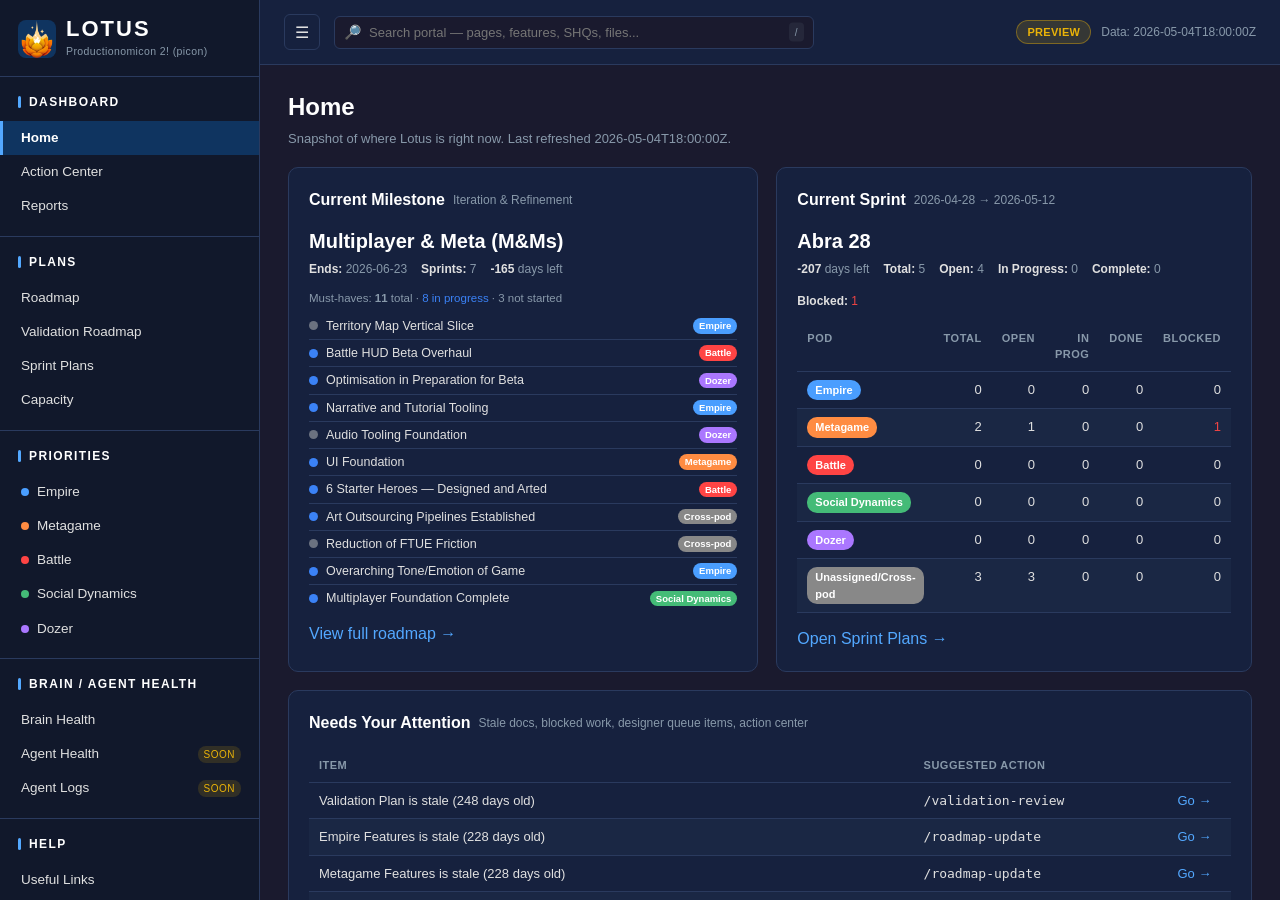
==== generated/dashboard_v2/index.html @ e1b410d2 "updating roadmap with tooltips" ====
<!DOCTYPE html>
<html lang="en">
<head>
  <meta charset="UTF-8">
  <meta name="viewport" content="width=device-width, initial-scale=1.0">
  <link rel="icon" type="image/webp" href="lotus.webp">
  <title>Lotus Productionomicon 2! (picon)</title>
  <style>
    :root {
      --bg: #1a1a2e;
      --bg-panel: #16213e;
      --bg-card: #0f3460;
      --bg-row-alt: #1a2744;
      --bg-sidebar: #11182b;
      --bg-sidebar-hover: #1a2744;
      --bg-sidebar-active: #0f3460;
      --text: #e0e0e0;
      --text-dim: #8899aa;
      --text-bright: #ffffff;
      --border: #2a3a5e;
      --accent: #53a8ff;
      --accent-strong: #2b78cc;

      --pod-empire: #4A9EFF;
      --pod-metagame: #FF8C42;
      --pod-battle: #FF4444;
      --pod-social: #44BB77;
      --pod-dozer: #AA77FF;
      --pod-art: #FFD700;
      --pod-cross: #888888;

      --status-green: #22c55e;
      --status-yellow: #eab308;
      --status-red: #ef4444;
      --status-blue: #3b82f6;
      --status-gray: #6b7280;

      --sidebar-w: 260px;
    }

    * { margin: 0; padding: 0; box-sizing: border-box; }

    html, body { height: 100%; }

    body {
      font-family: -apple-system, BlinkMacSystemFont, 'Segoe UI', Roboto, sans-serif;
      background: var(--bg);
      color: var(--text);
      line-height: 1.5;
      display: flex;
      min-height: 100vh;
      overflow: hidden;
    }

    code, .mono { font-family: 'Cascadia Code', 'Fira Code', 'Consolas', monospace; }

    a { color: var(--accent); text-decoration: none; }
    a:hover { text-decoration: underline; }

    /* ────────────────────────────────── Sidebar ────────────────────────────────── */
    .sidebar {
      width: var(--sidebar-w);
      flex-shrink: 0;
      background: var(--bg-sidebar);
      border-right: 1px solid var(--border);
      display: flex;
      flex-direction: column;
      height: 100vh;
      overflow-y: auto;
      transition: margin-left 0.2s ease;
    }
    .sidebar.collapsed { margin-left: calc(var(--sidebar-w) * -1); }

    /* Slimmer, darker scrollbar for the sidebar */
    .sidebar { scrollbar-width: thin; scrollbar-color: #2a3a5e transparent; }
    .sidebar::-webkit-scrollbar { width: 6px; }
    .sidebar::-webkit-scrollbar-track { background: transparent; }
    .sidebar::-webkit-scrollbar-thumb {
      background: #2a3a5e;
      border-radius: 3px;
    }
    .sidebar::-webkit-scrollbar-thumb:hover { background: #3a4a72; }

    .sidebar-header {
      display: flex;
      align-items: center;
      gap: 10px;
      padding: 18px 18px 16px 18px;
      border-bottom: 1px solid var(--border);
      position: sticky;
      top: 0;
      background: var(--bg-sidebar);
      z-index: 10;
    }
    .sidebar-logo {
      width: 38px; height: 38px;
      flex-shrink: 0;
      border-radius: 8px;
      overflow: hidden;
      display: flex; align-items: center; justify-content: center;
      background: var(--bg-card);
    }
    .sidebar-logo img {
      width: 100%; height: 100%;
      object-fit: cover;
      display: block;
    }
    .sidebar-brand-name {
      font-size: 22px;
      font-weight: 800;
      color: var(--text-bright);
      line-height: 1;
      letter-spacing: 2px;
    }
    .sidebar-brand-sub {
      font-size: 10.5px;
      color: var(--text-dim);
      letter-spacing: 0.4px;
      margin-top: 4px;
    }

    .sidebar-section { padding: 16px 0 8px 0; }
    .sidebar-section + .sidebar-section {
      border-top: 1px solid var(--border);
      margin-top: 4px;
    }
    .sidebar-section-title {
      font-size: 12px;
      font-weight: 700;
      letter-spacing: 1.4px;
      text-transform: uppercase;
      color: var(--text-bright);
      padding: 0 18px 10px 18px;
      display: flex;
      align-items: center;
      gap: 8px;
    }
    .sidebar-section-title::before {
      content: "";
      width: 3px;
      height: 12px;
      background: var(--accent);
      border-radius: 2px;
      flex-shrink: 0;
    }
    .sidebar-link {
      display: flex;
      align-items: center;
      justify-content: space-between;
      gap: 8px;
      padding: 7px 18px;
      color: var(--text);
      font-size: 13.5px;
      cursor: pointer;
      border-left: 3px solid transparent;
      transition: background 0.1s, color 0.1s, border-color 0.1s;
    }
    .sidebar-link:hover { background: var(--bg-sidebar-hover); text-decoration: none; }
    .sidebar-link.active {
      background: var(--bg-sidebar-active);
      color: var(--text-bright);
      border-left-color: var(--accent);
      font-weight: 600;
    }
    .sidebar-link .pod-dot {
      width: 8px; height: 8px;
      border-radius: 50%;
      flex-shrink: 0;
    }
    .sidebar-link .badge {
      font-size: 10px;
      color: var(--text-dim);
      background: rgba(136,153,170,0.12);
      padding: 1px 6px;
      border-radius: 8px;
      letter-spacing: 0.5px;
    }
    .sidebar-link .badge.soon { background: rgba(234,179,8,0.15); color: var(--status-yellow); }

    .sidebar-footer {
      margin-top: auto;
      padding: 12px 18px;
      border-top: 1px solid var(--border);
      font-size: 11px;
      color: var(--text-dim);
    }

    /* ────────────────────────────────── Main Content ────────────────────────────────── */
    .main {
      flex: 1;
      display: flex;
      flex-direction: column;
      overflow: hidden;
    }

    .topbar {
      display: flex;
      align-items: center;
      gap: 14px;
      padding: 14px 24px;
      border-bottom: 1px solid var(--border);
      background: var(--bg-panel);
      flex-shrink: 0;
    }
    .hamburger {
      background: none;
      border: 1px solid var(--border);
      color: var(--text);
      width: 36px; height: 36px;
      border-radius: 6px;
      cursor: pointer;
      display: flex; align-items: center; justify-content: center;
      font-size: 16px;
      transition: background 0.1s;
    }
    .hamburger:hover { background: var(--bg-sidebar-hover); }

    .topbar-search {
      flex: 1;
      max-width: 480px;
      position: relative;
    }
    .topbar-search input {
      width: 100%;
      background: var(--bg);
      border: 1px solid var(--border);
      color: var(--text);
      padding: 8px 12px 8px 34px;
      border-radius: 6px;
      font-size: 13px;
      font-family: inherit;
    }
    .topbar-search input:focus {
      outline: none;
      border-color: var(--accent);
    }
    .topbar-search-icon {
      position: absolute;
      left: 10px; top: 50%;
      transform: translateY(-50%);
      color: var(--text-dim);
      font-size: 14px;
      pointer-events: none;
    }
    .topbar-search-hint {
      position: absolute;
      right: 10px; top: 50%;
      transform: translateY(-50%);
      color: var(--text-dim);
      font-size: 10px;
      letter-spacing: 0.5px;
      background: rgba(136,153,170,0.1);
      padding: 2px 6px;
      border-radius: 4px;
      pointer-events: none;
    }
    .search-results {
      position: absolute;
      top: calc(100% + 4px);
      left: 0; right: 0;
      background: var(--bg-panel);
      border: 1px solid var(--border);
      border-radius: 8px;
      max-height: 360px;
      overflow-y: auto;
      box-shadow: 0 8px 24px rgba(0,0,0,0.4);
      z-index: 100;
    }
    .search-result {
      padding: 8px 12px;
      cursor: pointer;
      border-bottom: 1px solid var(--border);
      font-size: 13px;
    }
    .search-result:hover, .search-result.active { background: var(--bg-sidebar-hover); }
    .search-result-section {
      font-size: 10px;
      color: var(--text-dim);
      text-transform: uppercase;
      letter-spacing: 1px;
    }
    .search-result-title { color: var(--text-bright); }
    .search-empty { padding: 16px; color: var(--text-dim); font-size: 13px; text-align: center; }

    .topbar-right {
      margin-left: auto;
      display: flex;
      align-items: center;
      gap: 10px;
      font-size: 12px;
      color: var(--text-dim);
    }
    .preview-tag {
      background: rgba(234,179,8,0.15);
      color: var(--status-yellow);
      border: 1px solid rgba(234,179,8,0.4);
      padding: 3px 10px;
      border-radius: 12px;
      font-size: 11px;
      font-weight: 600;
      letter-spacing: 0.3px;
    }

    .content {
      flex: 1;
      overflow-y: auto;
      padding: 24px 28px;
    }

    .page-header {
      display: flex;
      justify-content: space-between;
      align-items: flex-start;
      gap: 16px;
      margin-bottom: 18px;
    }
    .page-title {
      font-size: 24px;
      color: var(--text-bright);
      font-weight: 600;
    }
    .page-subtitle {
      color: var(--text-dim);
      font-size: 13px;
      margin-top: 4px;
    }
    .page-actions {
      display: flex;
      gap: 8px;
      flex-shrink: 0;
    }

    .panel {
      background: var(--bg-panel);
      border: 1px solid var(--border);
      border-radius: 10px;
      padding: 20px;
      margin-bottom: 18px;
    }
    .panel-title {
      font-size: 16px;
      font-weight: 600;
      color: var(--text-bright);
      margin-bottom: 14px;
      display: flex;
      align-items: center;
      gap: 8px;
    }
    .panel-subtitle {
      font-size: 12px;
      color: var(--text-dim);
      font-weight: normal;
    }

    .grid-2 { display: grid; grid-template-columns: 1fr 1fr; gap: 18px; }
    @media (max-width: 1100px) { .grid-2 { grid-template-columns: 1fr; } }

    /* ────────────────────────────────── Buttons ────────────────────────────────── */
    .btn {
      background: var(--bg-card);
      color: var(--text-bright);
      border: 1px solid var(--border);
      padding: 7px 14px;
      border-radius: 6px;
      font-size: 13px;
      font-family: inherit;
      cursor: pointer;
      transition: background 0.1s, border-color 0.1s;
    }
    .btn:hover { background: var(--accent-strong); border-color: var(--accent); }
    .btn-primary { background: var(--accent-strong); border-color: var(--accent); }
    .btn-primary:hover { background: var(--accent); }
    .btn-ghost { background: transparent; }
    .btn-ghost:hover { background: var(--bg-sidebar-hover); border-color: var(--border); }
    .btn-danger:hover { background: var(--status-red); border-color: var(--status-red); }

    /* ────────────────────────────────── Tables / cards ────────────────────────────────── */
    table { width: 100%; border-collapse: collapse; font-size: 13px; }
    th, td { text-align: left; padding: 8px 10px; border-bottom: 1px solid var(--border); vertical-align: top; }
    th { color: var(--text-dim); font-weight: 600; font-size: 11px; text-transform: uppercase; letter-spacing: 0.5px; }
    tr:nth-child(even) td { background: var(--bg-row-alt); }

    .pill {
      display: inline-block;
      padding: 2px 8px;
      border-radius: 10px;
      font-size: 11px;
      font-weight: 600;
      letter-spacing: 0.3px;
    }
    .pill-not_started, .pill-not-started, .pill-NOT_STARTED { background: rgba(107,114,128,0.2); color: var(--status-gray); }
    .pill-in_progress, .pill-in-progress, .pill-IN_PROGRESS { background: rgba(59,130,246,0.18); color: var(--status-blue); }
    .pill-complete, .pill-COMPLETE, .pill-done { background: rgba(34,197,94,0.18); color: var(--status-green); }
    .pill-blocked, .pill-BLOCKED { background: rgba(239,68,68,0.18); color: var(--status-red); }
    .pill-pending, .pill-PENDING { background: rgba(234,179,8,0.18); color: var(--status-yellow); }
    .pill-parked, .pill-PARKED { background: rgba(170,119,255,0.18); color: var(--pod-dozer); }

    .pod-tag {
      display: inline-block;
      padding: 2px 8px;
      border-radius: 10px;
      font-size: 11px;
      font-weight: 600;
      color: #fff;
    }
    .pod-tag.empire { background: var(--pod-empire); }
    .pod-tag.metagame { background: var(--pod-metagame); }
    .pod-tag.battle { background: var(--pod-battle); }
    .pod-tag.social { background: var(--pod-social); }
    .pod-tag.dozer { background: var(--pod-dozer); }
    .pod-tag.cross { background: var(--pod-cross); }

    /* ────────────────────────────────── Edit mode ────────────────────────────────── */
    .editable[contenteditable="true"] {
      background: rgba(83,168,255,0.08);
      border: 1px dashed var(--accent);
      border-radius: 4px;
      padding: 4px 6px;
      outline: none;
      min-height: 1.5em;
    }
    .editable[contenteditable="true"]:focus {
      background: rgba(83,168,255,0.14);
      border-style: solid;
    }
    .edit-only { display: none; }
    body.edit-mode .edit-only { display: inline-block; }
    body.edit-mode .view-only { display: none; }

    .toast {
      position: fixed;
      bottom: 24px;
      left: 50%;
      transform: translateX(-50%);
      background: var(--bg-card);
      color: var(--text-bright);
      border: 1px solid var(--accent);
      padding: 10px 18px;
      border-radius: 8px;
      box-shadow: 0 8px 24px rgba(0,0,0,0.5);
      font-size: 13px;
      z-index: 1000;
      opacity: 0;
      pointer-events: none;
      transition: opacity 0.2s, transform 0.2s;
    }
    .toast.show { opacity: 1; transform: translateX(-50%) translateY(-4px); }

    /* ────────────────────────────────── Embedded pages ────────────────────────────────── */
    /* The iframe is invisible — embedded pages run in ?embed=1 mode and post their
       content height to the parent so we resize the iframe to fit. The result looks
       like a native v2 page. */
    .embed-host {
      background: transparent;
      border: 0;
      border-radius: 0;
      overflow: visible;
      min-height: 320px;
    }
    .embed-host iframe {
      display: block;
      width: 100%;
      height: 320px; /* initial; resized by postMessage */
      border: 0;
      background: transparent;
    }
    .embed-loading {
      color: var(--text-dim);
      font-size: 13px;
      padding: 12px 0;
    }

    /* ────────────────────────────────── Roadmap (native) ────────────────────────────────── */
    .roadmap-legend {
      display: flex;
      gap: 14px;
      flex-wrap: wrap;
      align-items: center;
      margin-bottom: 8px;
      font-size: 11px;
      color: var(--text-dim);
    }
    .roadmap-legend .legend-label {
      font-weight: 700;
      letter-spacing: 0.5px;
    }
    .roadmap-legend .legend-item {
      display: inline-flex;
      align-items: center;
      gap: 6px;
    }
    .legend-swatch {
      width: 12px;
      height: 12px;
      border-radius: 3px;
      flex-shrink: 0;
    }

    .roadmap-container {
      overflow-x: auto;
      position: relative;
      padding-bottom: 8px;
    }
    .roadmap-grid {
      position: relative;
      min-width: 1900px;
    }
    .roadmap-header {
      display: flex;
      border-bottom: 2px solid var(--border);
      position: sticky;
      top: 0;
      z-index: 10;
      background: var(--bg-panel);
    }
    .roadmap-label-col {
      width: 140px;
      min-width: 140px;
      flex-shrink: 0;
      padding: 6px 8px;
      font-size: 12px;
      color: var(--text-dim);
      text-transform: uppercase;
    }
    .roadmap-timeline-area { flex: 1; position: relative; }
    .roadmap-months { display: flex; width: 100%; }
    .roadmap-month-col {
      flex: 1;
      text-align: center;
      font-size: 11px;
      color: var(--text-dim);
      padding: 6px 2px;
      border-left: 1px solid rgba(42, 58, 94, 0.3);
    }
    .roadmap-month-col.current {
      background: rgba(83, 168, 255, 0.08);
      color: var(--accent);
      font-weight: 600;
    }

    .milestone-band-row {
      display: flex;
      border-bottom: 1px solid var(--border);
    }
    .milestone-band-track {
      flex: 1;
      position: relative;
      height: 28px;
    }
    .milestone-band {
      position: absolute;
      top: 3px;
      height: 22px;
      border-radius: 4px;
      display: flex;
      align-items: center;
      justify-content: center;
      font-size: 11px;
      font-weight: 600;
      color: #111;
      overflow: hidden;
      white-space: nowrap;
    }
    .milestone-band.active-ms {
      outline: 2px solid var(--text-bright);
      outline-offset: 1px;
    }

    .roadmap-body { position: relative; }
    .roadmap-row {
      display: flex;
      min-height: 52px;
      border-bottom: 1px solid rgba(42, 58, 94, 0.3);
    }
    .roadmap-row:nth-child(even) { background: rgba(15, 52, 96, 0.15); }
    .roadmap-pod-label {
      width: 140px;
      min-width: 140px;
      flex-shrink: 0;
      padding: 8px;
      font-size: 13px;
      font-weight: 600;
      display: flex;
      align-items: center;
    }
    .roadmap-pod-dot {
      width: 8px;
      height: 8px;
      border-radius: 50%;
      margin-right: 8px;
      flex-shrink: 0;
    }
    .roadmap-track {
      flex: 1;
      position: relative;
      min-height: 52px;
    }

    .boulder-bar {
      position: absolute;
      height: 22px;
      border-radius: 4px;
      display: flex;
      align-items: center;
      padding: 0 8px;
      font-size: 11px;
      font-weight: 500;
      color: #111;
      overflow: hidden;
      white-space: nowrap;
      text-overflow: ellipsis;
      cursor: pointer;
      z-index: 2;
      user-select: none;
      transition: box-shadow 0.1s, transform 0.1s, opacity 0.1s;
    }
    .boulder-bar.future { opacity: 0.55; }
    .boulder-bar:hover {
      opacity: 1;
      z-index: 5;
      box-shadow: 0 2px 8px rgba(0,0,0,0.4);
    }
    .boulder-bar.is-active {
      outline: 2px solid var(--text-bright);
      outline-offset: 1px;
      opacity: 1;
      z-index: 6;
    }

    .month-gridlines {
      position: absolute;
      top: 0; left: 0; right: 0; bottom: 0;
      pointer-events: none;
      z-index: 0;
    }
    .month-gridline {
      position: absolute;
      top: 0; bottom: 0;
      width: 1px;
      background: rgba(42, 58, 94, 0.3);
    }
    .today-marker {
      position: absolute;
      top: 0; bottom: 0;
      width: 2px;
      background: var(--status-red);
      z-index: 3;
      pointer-events: none;
    }
    .today-marker::before {
      content: 'TODAY';
      position: absolute;
      top: -20px;
      left: -16px;
      font-size: 9px;
      font-weight: 700;
      color: var(--status-red);
      letter-spacing: 0.5px;
    }
    .milestone-marker {
      position: absolute;
      top: 0; bottom: 0;
      width: 0;
      z-index: 1;
      pointer-events: none;
      border-left: 2px dashed rgba(255, 255, 255, 0.25);
    }

    /* ────────────────────────────────── Boulder popover (click) ────────────────────────────────── */
    .boulder-popover {
      position: fixed;
      z-index: 200;
      background: var(--bg-panel);
      border: 1px solid var(--border);
      border-radius: 8px;
      padding: 12px 14px 12px 14px;
      width: 340px;
      max-width: calc(100vw - 24px);
      box-shadow: 0 10px 30px rgba(0,0,0,0.55);
      color: var(--text);
      font-size: 13px;
      line-height: 1.45;
    }
    .boulder-popover .pop-close {
      position: absolute;
      top: 6px;
      right: 8px;
      background: none;
      border: 0;
      color: var(--text-dim);
      font-size: 18px;
      line-height: 1;
      cursor: pointer;
      padding: 4px 6px;
      border-radius: 4px;
    }
    .boulder-popover .pop-close:hover { color: var(--text-bright); background: var(--bg-sidebar-hover); }
    .boulder-popover .pop-title {
      font-size: 14px;
      font-weight: 700;
      color: var(--text-bright);
      margin: 0 22px 6px 0;
    }
    .boulder-popover .pop-meta {
      display: flex;
      flex-wrap: wrap;
      gap: 6px 10px;
      align-items: center;
      font-size: 11.5px;
      color: var(--text-dim);
      margin-bottom: 8px;
    }
    .boulder-popover .pop-summary {
      color: var(--text);
      font-size: 12.5px;
      max-height: 220px;
      overflow-y: auto;
      margin: 0 0 10px 0;
    }
    .boulder-popover .pop-actions {
      display: flex;
      align-items: center;
      gap: 8px;
      flex-wrap: wrap;
      padding-top: 8px;
      border-top: 1px solid var(--border);
    }
    .boulder-popover .pop-link-loading {
      color: var(--text-dim);
      font-size: 12px;
      font-style: italic;
    }
    .boulder-popover .pop-link-error {
      color: var(--text-dim);
      font-size: 11px;
      letter-spacing: 0.2px;
    }
    .boulder-popover .pop-link-caption {
      color: var(--text-dim);
      font-size: 11px;
    }
    .boulder-popover .pop-arrow {
      position: absolute;
      width: 12px; height: 12px;
      background: var(--bg-panel);
      border-left: 1px solid var(--border);
      border-top: 1px solid var(--border);
      transform: rotate(45deg);
    }
    .boulder-popover.flip-down .pop-arrow {
      top: -7px;
    }
    .boulder-popover:not(.flip-down) .pop-arrow {
      bottom: -7px;
      transform: rotate(225deg);
    }

    /* ────────────────────────────────── Coming soon ────────────────────────────────── */
    .coming-soon {
      text-align: center;
      padding: 80px 20px;
      color: var(--text-dim);
    }
    .coming-soon h2 { font-size: 22px; color: var(--text-bright); margin-bottom: 8px; }
    .coming-soon p { max-width: 520px; margin: 0 auto 16px auto; }

    /* ────────────────────────────────── Helper utilities ────────────────────────────────── */
    .stale-warning {
      background: rgba(234, 179, 8, 0.15);
      border: 1px solid var(--status-yellow);
      color: var(--status-yellow);
      padding: 6px 12px;
      border-radius: 6px;
      font-size: 12px;
      margin-bottom: 12px;
    }
    .info-banner {
      background: rgba(83,168,255,0.1);
      border: 1px solid rgba(83,168,255,0.4);
      color: var(--accent);
      padding: 8px 14px;
      border-radius: 6px;
      font-size: 12px;
      margin-bottom: 14px;
    }
    .small { font-size: 12px; color: var(--text-dim); }
    .meta-row { display: flex; gap: 14px; flex-wrap: wrap; font-size: 12px; color: var(--text-dim); margin-top: 4px; }
    .meta-row span strong { color: var(--text); font-weight: 600; }

    .feature-row {
      display: flex;
      align-items: center;
      gap: 10px;
      padding: 8px 10px;
      border-bottom: 1px solid var(--border);
    }
    .feature-row:last-child { border-bottom: none; }
    .feature-row .drag-handle {
      color: var(--text-dim);
      cursor: grab;
      font-size: 14px;
      display: none;
    }
    body.edit-mode .feature-row .drag-handle { display: inline; }
    .feature-row .feature-rank {
      color: var(--text-dim);
      font-size: 12px;
      width: 24px;
      flex-shrink: 0;
    }
    .feature-row .feature-name {
      flex: 1;
      color: var(--text-bright);
      font-weight: 500;
    }

    .glossary-term { font-weight: 700; color: var(--accent); }

    /* Tight must-haves list inside the Current Milestone widget */
    .must-haves-summary {
      font-size: 11.5px;
      color: var(--text-dim);
      margin: 12px 0 6px 0;
    }
    .must-haves-list {
      display: flex;
      flex-direction: column;
      gap: 0;
      margin-bottom: 6px;
    }
    .mh-row {
      display: flex;
      align-items: center;
      gap: 8px;
      padding: 5px 0;
      font-size: 12.5px;
      border-bottom: 1px solid var(--border);
    }
    .mh-row:last-child { border-bottom: none; }
    .mh-name { flex: 1; color: var(--text); line-height: 1.3; }
    .status-dot {
      width: 9px; height: 9px;
      border-radius: 50%;
      flex-shrink: 0;
      display: inline-block;
    }
    .status-dot.status-not_started { background: var(--status-gray); }
    .status-dot.status-in_progress { background: var(--status-blue); }
    .status-dot.status-complete    { background: var(--status-green); }
    .status-dot.status-blocked     { background: var(--status-red); }
    .status-dot.status-parked      { background: var(--pod-dozer); }
    .pod-tag-sm { font-size: 9.5px; padding: 1px 6px; line-height: 1.4; }
  </style>
</head>
<body>

  <aside class="sidebar" id="sidebar">
    <div class="sidebar-header" title="Productionomicon 2 — picon for short">
      <div class="sidebar-logo"><img src="lotus.webp" alt="Lotus"></div>
      <div>
        <div class="sidebar-brand-name">LOTUS</div>
        <div class="sidebar-brand-sub">Productionomicon 2! (picon)</div>
      </div>
    </div>
    <nav id="sidebar-nav"><!-- rendered by app.js --></nav>
    <div class="sidebar-footer">
      <div>picon · preview build</div>
      <div style="margin-top:4px;">
        <a href="../dashboard/index.html">&larr; back to original dashboard</a>
      </div>
    </div>
  </aside>

  <div class="main">
    <header class="topbar">
      <button class="hamburger" id="hamburger" title="Toggle sidebar">&#9776;</button>
      <div class="topbar-search">
        <span class="topbar-search-icon">&#128270;</span>
        <input type="text" id="search-input" placeholder="Search portal — pages, features, SHQs, files..." autocomplete="off">
        <span class="topbar-search-hint">/</span>
        <div class="search-results" id="search-results" style="display:none;"></div>
      </div>
      <div class="topbar-right">
        <span class="preview-tag">PREVIEW</span>
        <span id="topbar-meta"></span>
      </div>
    </header>
    <main class="content" id="content">
      <!-- rendered by app.js -->
    </main>
  </div>

  <div class="toast" id="toast"></div>

  <!-- Reuse existing data files from the original dashboard -->
  <script src="../dashboard/dashboard_data.js"></script>
  <script src="../dashboard/validation_data.js"></script>
  <script src="../dashboard/files_data.js"></script>
  <script src="../dashboard/sprint_manifest.js"></script>

  <!-- New v2 data files -->
  <script src="data/priorities_data.js"></script>
  <script src="data/capacity_data.js"></script>
  <script src="data/reports_data.js"></script>
  <script src="data/help_data.js"></script>
  <script src="data/brain_health_data.js"></script>

  <!-- App router and pages -->
  <script src="js/app.js"></script>
</body>
</html>
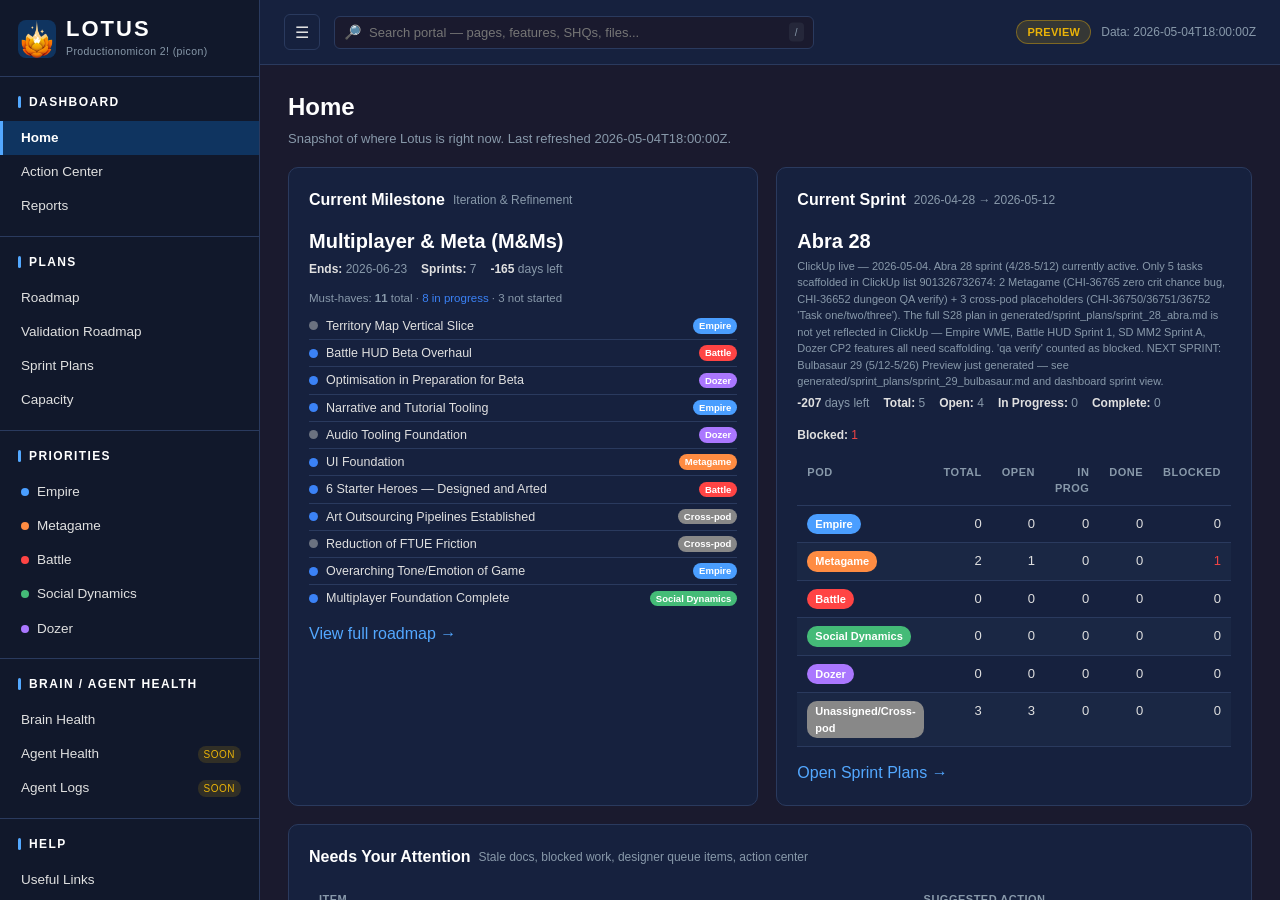
==== commit efb4df4e: "updating sprint plan" ====
--- a/generated/dashboard_v2/index.html
+++ b/generated/dashboard_v2/index.html
@@ -755,6 +755,227 @@
       transform: rotate(225deg);
     }
 
+    /* ────────────────────────────────── Sprint Plan (native) ────────────────────────────────── */
+    /* Sprint header card — sprint name, dates, milestone progress, dropdown */
+    .sprint-header-card {
+      background: var(--bg-panel);
+      border: 1px solid var(--border);
+      border-radius: 10px;
+      padding: 16px 20px;
+      margin-bottom: 16px;
+      display: grid;
+      grid-template-columns: 1fr auto;
+      gap: 18px;
+      align-items: start;
+    }
+    @media (max-width: 900px) { .sprint-header-card { grid-template-columns: 1fr; } }
+    .sprint-header-left .sprint-h1 {
+      font-size: 22px;
+      color: var(--text-bright);
+      font-weight: 600;
+      margin: 0 0 4px 0;
+    }
+    .sprint-header-left .sprint-dates {
+      color: var(--text-dim);
+      font-size: 13px;
+    }
+    .sprint-header-left .sprint-holidays {
+      margin-top: 6px;
+      font-size: 12px;
+      color: var(--text-dim);
+      list-style: disc;
+      padding-left: 18px;
+    }
+    .sprint-header-right {
+      display: flex;
+      flex-direction: column;
+      align-items: flex-end;
+      gap: 8px;
+      min-width: 240px;
+    }
+    .sprint-milestone-name { font-size: 12px; color: var(--text-dim); }
+    .sprint-milestone-bar {
+      width: 220px;
+      height: 6px;
+      background: var(--bg);
+      border-radius: 3px;
+      overflow: hidden;
+    }
+    .sprint-milestone-bar-fill {
+      height: 100%;
+      background: var(--accent);
+      transition: width 0.2s;
+    }
+    .sprint-milestone-meta { font-size: 11px; color: var(--text-dim); }
+    .sprint-controls {
+      display: flex;
+      gap: 8px;
+      align-items: center;
+    }
+    .sprint-controls select {
+      background: var(--bg);
+      border: 1px solid var(--border);
+      color: var(--text-bright);
+      padding: 5px 8px;
+      border-radius: 6px;
+      font-size: 12px;
+      font-family: inherit;
+      cursor: pointer;
+    }
+    .sprint-controls select:focus { outline: none; border-color: var(--accent); }
+
+    /* Build Target — exec summary card with accent left-border */
+    .build-target-card {
+      background: var(--bg-panel);
+      border: 1px solid var(--border);
+      border-left: 4px solid var(--accent);
+      border-radius: 10px;
+      padding: 18px 22px;
+      margin-bottom: 16px;
+    }
+    .build-target-eyebrow {
+      font-size: 10.5px;
+      color: var(--accent);
+      letter-spacing: 1.4px;
+      text-transform: uppercase;
+      font-weight: 700;
+      margin-bottom: 8px;
+    }
+    .build-target-headline {
+      font-size: 16px;
+      line-height: 1.5;
+      color: var(--text-bright);
+      font-weight: 400;
+      margin-bottom: 14px;
+    }
+    .build-target-stats {
+      display: flex;
+      gap: 12px;
+      flex-wrap: wrap;
+    }
+    .bt-chip {
+      background: var(--bg-card);
+      border: 1px solid var(--border);
+      border-radius: 8px;
+      padding: 8px 12px;
+      display: flex;
+      flex-direction: column;
+      gap: 2px;
+      min-width: 130px;
+      max-width: 360px;
+    }
+    .bt-chip-row {
+      display: flex;
+      align-items: baseline;
+      gap: 6px;
+    }
+    .bt-chip-count {
+      font-size: 20px;
+      font-weight: 700;
+      color: var(--text-bright);
+      line-height: 1;
+    }
+    .bt-chip-label {
+      font-size: 11px;
+      color: var(--text-dim);
+      text-transform: uppercase;
+      letter-spacing: 0.6px;
+    }
+    .bt-chip-note {
+      font-size: 11.5px;
+      color: var(--text-dim);
+      line-height: 1.35;
+    }
+
+    /* Producer-grouped Goals — 3 columns */
+    .goals-3col {
+      display: grid;
+      grid-template-columns: repeat(3, 1fr);
+      gap: 16px;
+    }
+    @media (max-width: 1100px) { .goals-3col { grid-template-columns: 1fr; } }
+    .goal-producer-col { min-width: 0; }
+    .goal-producer-name {
+      font-size: 11px;
+      color: var(--text-dim);
+      text-transform: uppercase;
+      letter-spacing: 1px;
+      font-weight: 700;
+      padding-bottom: 6px;
+      border-bottom: 1px solid var(--border);
+      margin-bottom: 10px;
+    }
+    .goal-producer-name strong { color: var(--text-bright); font-weight: 700; }
+    .goal-pod-block + .goal-pod-block {
+      border-top: 1px solid rgba(42, 58, 94, 0.4);
+      padding-top: 8px;
+      margin-top: 8px;
+    }
+    .goal-pod-block-header {
+      display: flex;
+      align-items: center;
+      gap: 6px;
+      margin-bottom: 4px;
+    }
+    .goal-pod-block-header .pod-tag-sm { font-size: 9.5px; padding: 1px 6px; }
+    .goal-pod-list {
+      list-style: none;
+      padding: 0 0 0 6px;
+      margin: 0;
+    }
+    .goal-pod-list li {
+      font-size: 12.5px;
+      line-height: 1.45;
+      color: var(--text);
+      padding: 2px 0;
+      position: relative;
+      padding-left: 12px;
+    }
+    .goal-pod-list li::before {
+      content: "·";
+      color: var(--text-dim);
+      position: absolute;
+      left: 0;
+      top: -2px;
+      font-size: 16px;
+    }
+
+    /* Validation In Flight + Active Focus two-column layout */
+    .sprint-overview-twocol {
+      display: grid;
+      grid-template-columns: 1fr 1fr;
+      gap: 24px;
+    }
+    @media (max-width: 900px) { .sprint-overview-twocol { grid-template-columns: 1fr; } }
+    .sprint-overview-col h3 {
+      font-size: 11px;
+      color: var(--text-dim);
+      text-transform: uppercase;
+      letter-spacing: 0.6px;
+      margin: 0 0 8px 0;
+      padding-bottom: 6px;
+      border-bottom: 1px solid var(--border);
+    }
+    .sprint-overview-item {
+      padding: 6px 0;
+      font-size: 12.5px;
+      line-height: 1.4;
+      display: grid;
+      grid-template-columns: auto 1fr auto;
+      align-items: baseline;
+      gap: 8px;
+      border-bottom: 1px solid rgba(42, 58, 94, 0.2);
+    }
+    .sprint-overview-item:last-child { border-bottom: none; }
+    .shq-badge {
+      font-family: 'Cascadia Code', 'Fira Code', Consolas, monospace;
+      font-size: 10.5px;
+      background: rgba(83, 168, 255, 0.12);
+      color: var(--accent);
+      padding: 1px 6px;
+      border-radius: 3px;
+    }
+
     /* ────────────────────────────────── Coming soon ────────────────────────────────── */
     .coming-soon {
       text-align: center;
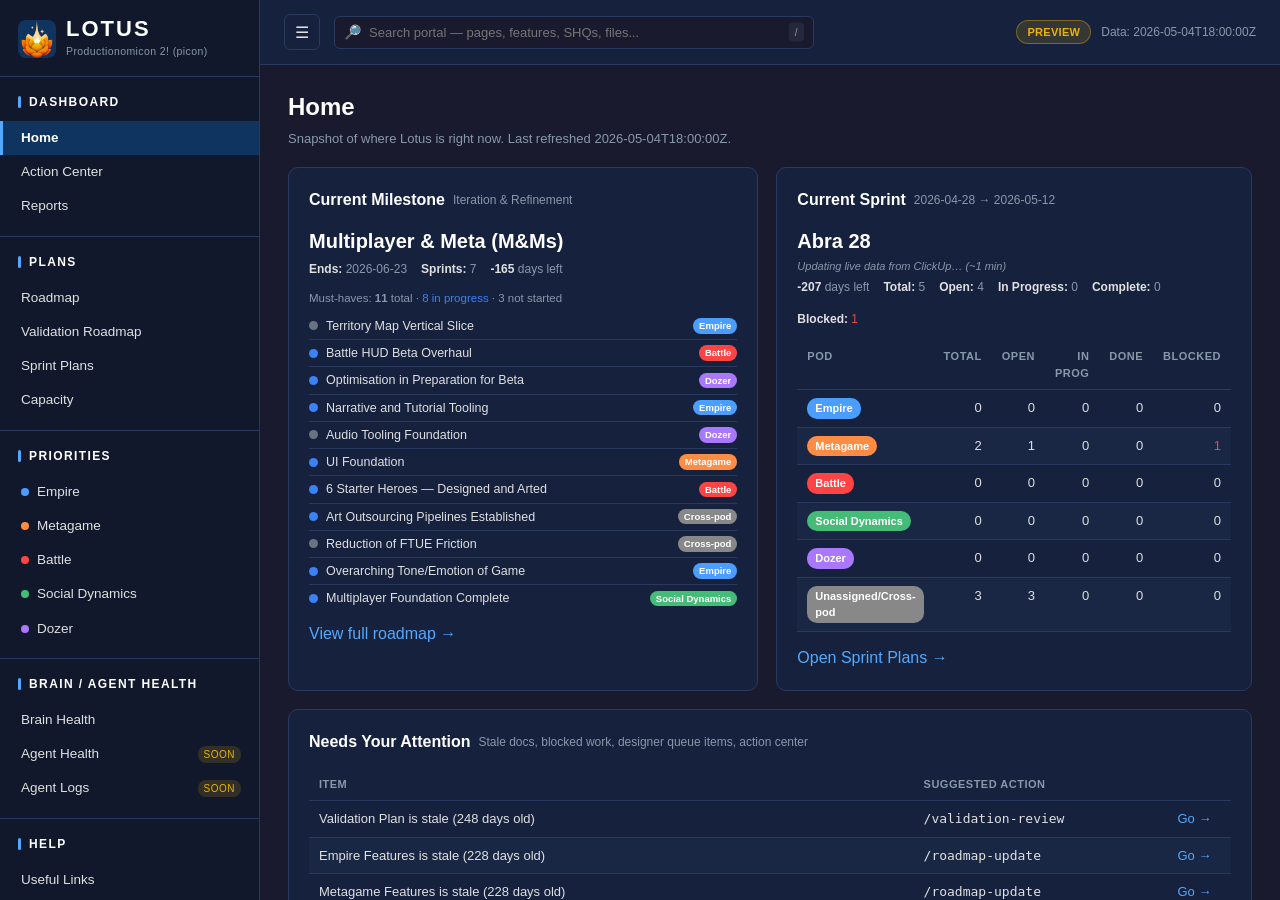
==== commit 2703566c: "sprint plan updates" ====
--- a/generated/dashboard_v2/index.html
+++ b/generated/dashboard_v2/index.html
@@ -846,45 +846,7 @@
       line-height: 1.5;
       color: var(--text-bright);
       font-weight: 400;
-      margin-bottom: 14px;
-    }
-    .build-target-stats {
-      display: flex;
-      gap: 12px;
-      flex-wrap: wrap;
-    }
-    .bt-chip {
-      background: var(--bg-card);
-      border: 1px solid var(--border);
-      border-radius: 8px;
-      padding: 8px 12px;
-      display: flex;
-      flex-direction: column;
-      gap: 2px;
-      min-width: 130px;
-      max-width: 360px;
-    }
-    .bt-chip-row {
-      display: flex;
-      align-items: baseline;
-      gap: 6px;
-    }
-    .bt-chip-count {
-      font-size: 20px;
-      font-weight: 700;
-      color: var(--text-bright);
-      line-height: 1;
-    }
-    .bt-chip-label {
-      font-size: 11px;
-      color: var(--text-dim);
-      text-transform: uppercase;
-      letter-spacing: 0.6px;
-    }
-    .bt-chip-note {
-      font-size: 11.5px;
-      color: var(--text-dim);
-      line-height: 1.35;
+      margin-bottom: 0;
     }
 
     /* Producer-grouped Goals — 3 columns */
@@ -940,33 +902,38 @@
       font-size: 16px;
     }
 
-    /* Validation In Flight + Active Focus two-column layout */
-    .sprint-overview-twocol {
-      display: grid;
-      grid-template-columns: 1fr 1fr;
-      gap: 24px;
-    }
-    @media (max-width: 900px) { .sprint-overview-twocol { grid-template-columns: 1fr; } }
-    .sprint-overview-col h3 {
-      font-size: 11px;
+    /* Validation In Flight — slim, no panel framing, inline rows */
+    .vif-section {
+      display: flex;
+      flex-wrap: wrap;
+      align-items: baseline;
+      gap: 8px 14px;
+      padding: 8px 4px 14px 4px;
+      margin-bottom: 14px;
+      border-bottom: 1px solid var(--border);
+    }
+    .vif-eyebrow {
+      font-size: 10.5px;
       color: var(--text-dim);
       text-transform: uppercase;
-      letter-spacing: 0.6px;
-      margin: 0 0 8px 0;
-      padding-bottom: 6px;
-      border-bottom: 1px solid var(--border);
-    }
-    .sprint-overview-item {
-      padding: 6px 0;
-      font-size: 12.5px;
-      line-height: 1.4;
-      display: grid;
-      grid-template-columns: auto 1fr auto;
-      align-items: baseline;
-      gap: 8px;
-      border-bottom: 1px solid rgba(42, 58, 94, 0.2);
-    }
-    .sprint-overview-item:last-child { border-bottom: none; }
+      letter-spacing: 1px;
+      font-weight: 700;
+      flex-shrink: 0;
+    }
+    .vif-rows {
+      display: flex;
+      flex-wrap: wrap;
+      gap: 6px 14px;
+      flex: 1;
+    }
+    .vif-row {
+      display: inline-flex;
+      align-items: center;
+      gap: 6px;
+      font-size: 12px;
+      line-height: 1.3;
+    }
+    .vif-label { color: var(--text); }
     .shq-badge {
       font-family: 'Cascadia Code', 'Fira Code', Consolas, monospace;
       font-size: 10.5px;
@@ -1126,7 +1093,8 @@
   <script src="data/help_data.js"></script>
   <script src="data/brain_health_data.js"></script>
 
-  <!-- App router and pages -->
-  <script src="js/app.js"></script>
+  <!-- App router and pages.
+       Bump ?v= when shipping app.js changes so browsers don't serve a stale copy. -->
+  <script src="js/app.js?v=2026-05-06b"></script>
 </body>
 </html>
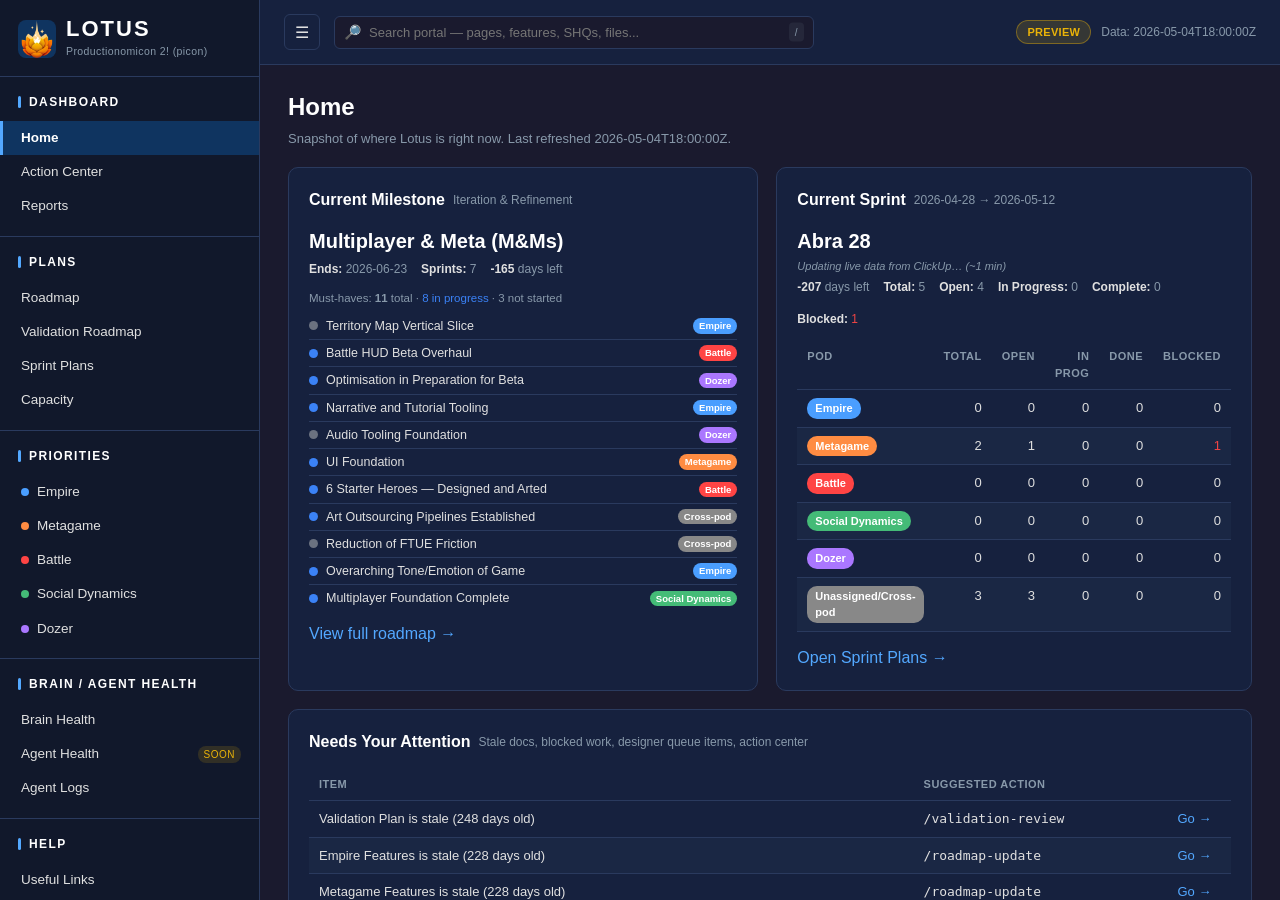
==== commit 0f996341: "feat(picon): wire #/health/logs to live skill telemetry Replaces the "Coming soon" stub with a worki" ====
--- a/generated/dashboard_v2/index.html
+++ b/generated/dashboard_v2/index.html
@@ -1095,6 +1095,6 @@
 
   <!-- App router and pages.
        Bump ?v= when shipping app.js changes so browsers don't serve a stale copy. -->
-  <script src="js/app.js?v=2026-05-06b"></script>
+  <script src="js/app.js?v=2026-05-06c"></script>
 </body>
 </html>
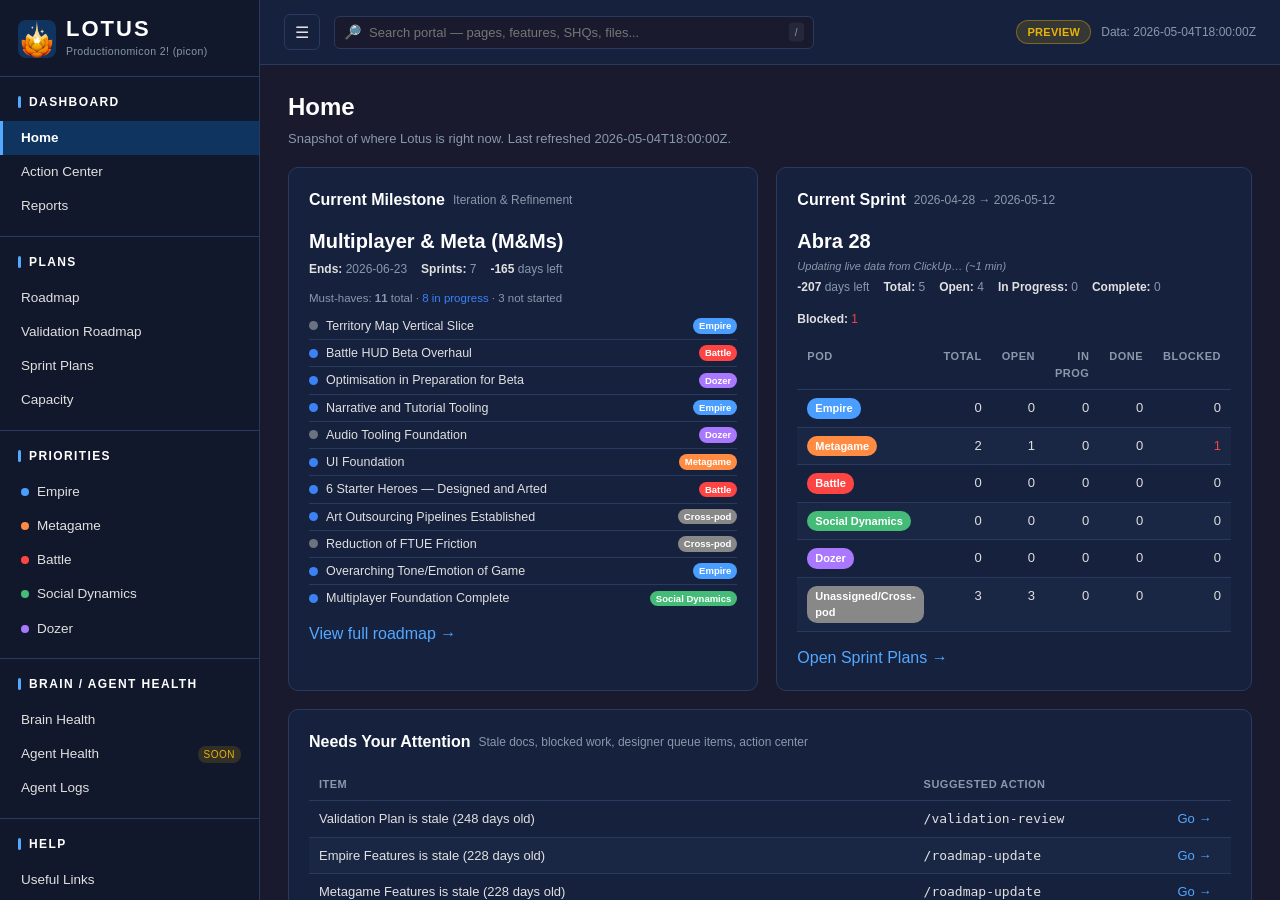
==== commit 92f51e9a: "fix(picon): surface real error on agent logs page instead of looping The previous version auto-wiped" ====
--- a/generated/dashboard_v2/index.html
+++ b/generated/dashboard_v2/index.html
@@ -1095,6 +1095,6 @@
 
   <!-- App router and pages.
        Bump ?v= when shipping app.js changes so browsers don't serve a stale copy. -->
-  <script src="js/app.js?v=2026-05-06c"></script>
+  <script src="js/app.js?v=2026-05-06d"></script>
 </body>
 </html>
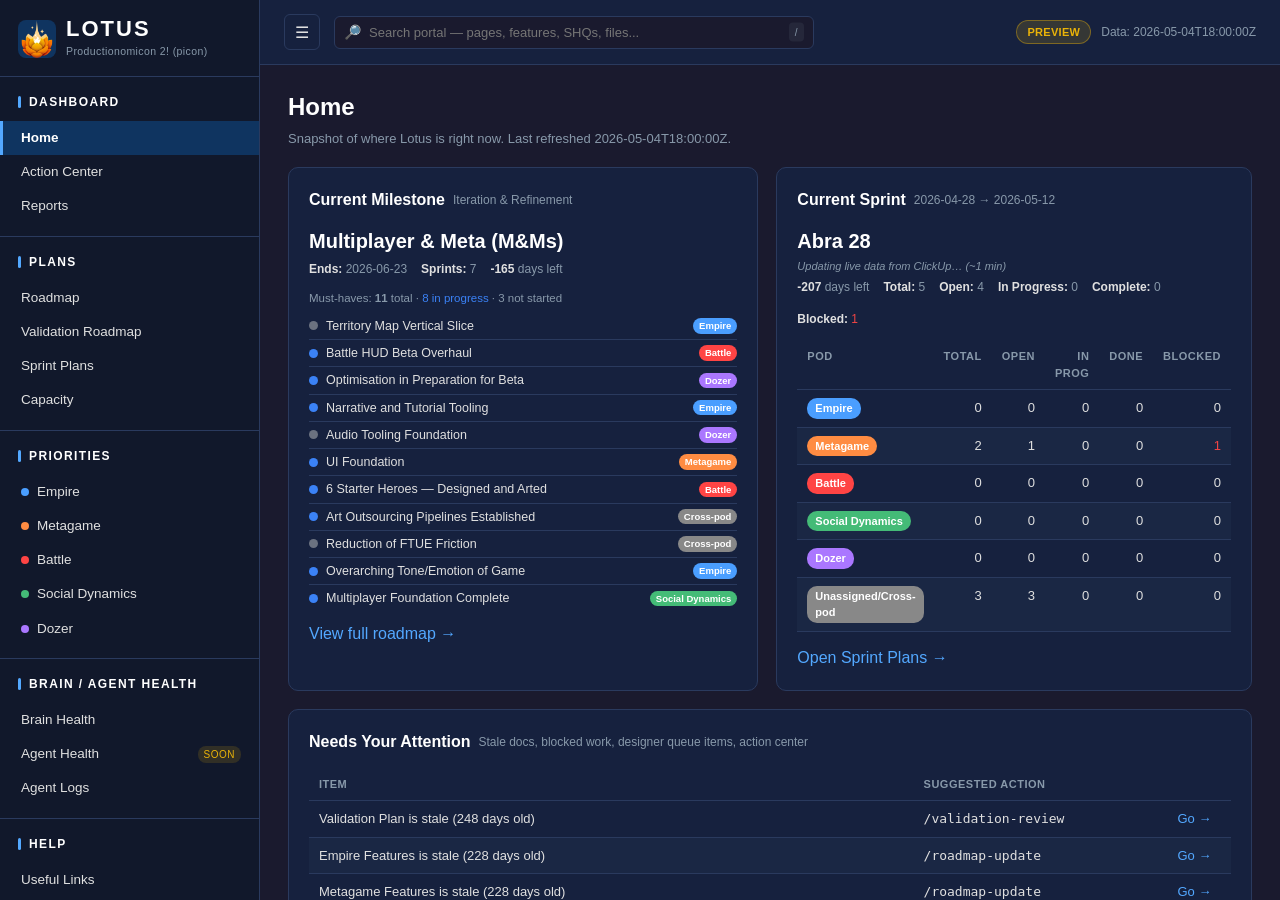
==== commit 88e62455: "fix(picon): drop auth on /api/query-events and the logs page The token gate on the read endpoint was" ====
--- a/generated/dashboard_v2/index.html
+++ b/generated/dashboard_v2/index.html
@@ -1095,6 +1095,6 @@
 
   <!-- App router and pages.
        Bump ?v= when shipping app.js changes so browsers don't serve a stale copy. -->
-  <script src="js/app.js?v=2026-05-06d"></script>
+  <script src="js/app.js?v=2026-05-06e"></script>
 </body>
 </html>
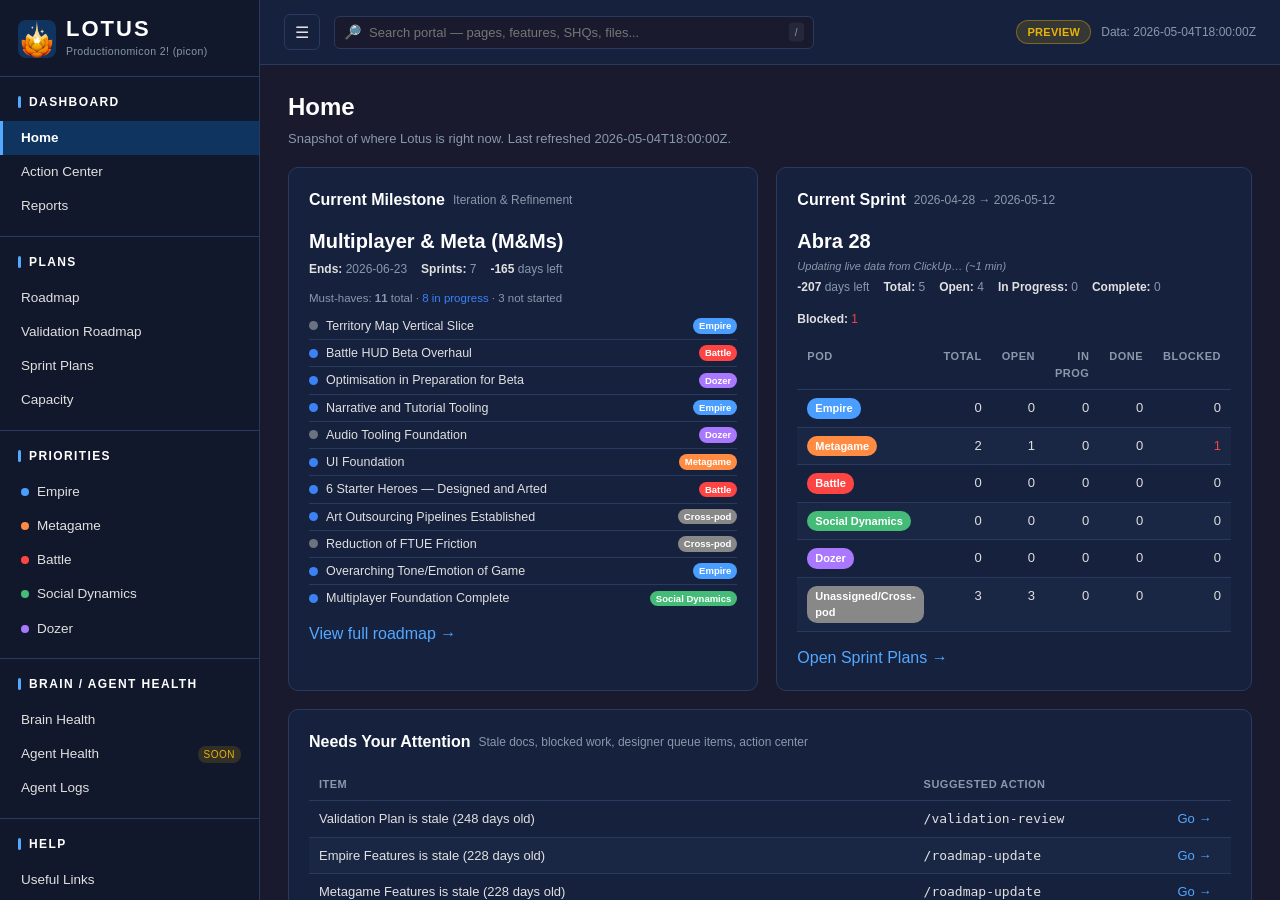
==== commit 800b9157: "fix: load validation_roadmap_data.js in dashboard_v2 and refresh from Notion" ====
--- a/generated/dashboard_v2/index.html
+++ b/generated/dashboard_v2/index.html
@@ -1083,6 +1083,7 @@
   <!-- Reuse existing data files from the original dashboard -->
   <script src="../dashboard/dashboard_data.js"></script>
   <script src="../dashboard/validation_data.js"></script>
+  <script src="../dashboard/validation_roadmap_data.js"></script>
   <script src="../dashboard/files_data.js"></script>
   <script src="../dashboard/sprint_manifest.js"></script>
 
